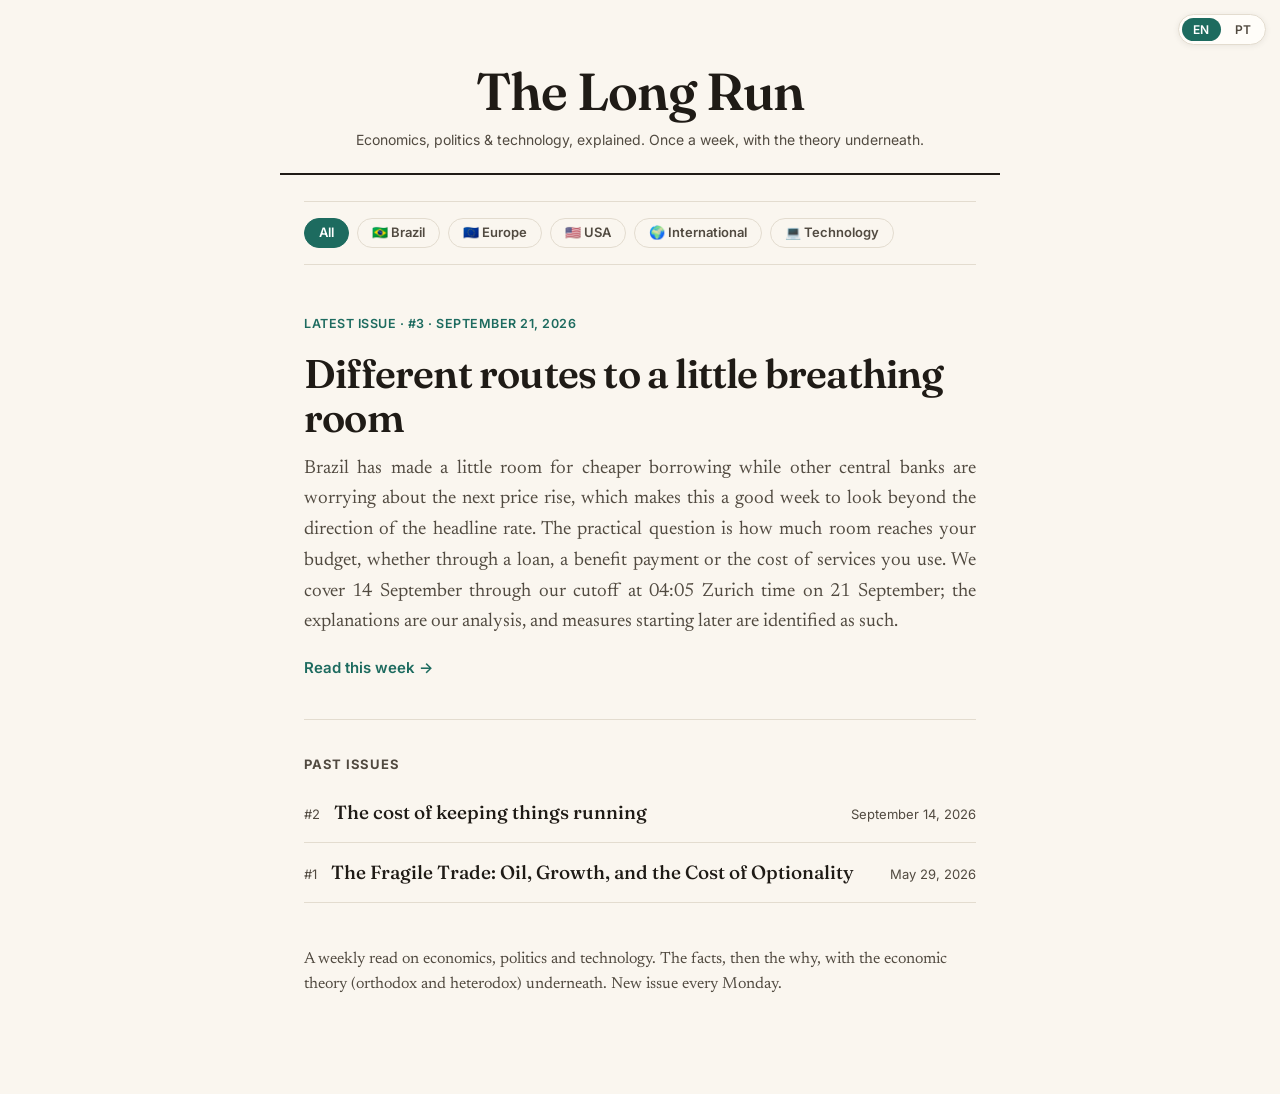
==== index.html @ cc34728e "Issue: week of 2026-09-21" ====
<!DOCTYPE html>
<html lang="en">
<head>
  <meta charset="utf-8">
  <meta name="viewport" content="width=device-width, initial-scale=1">
  <title>The Long Run</title>
  <meta name="description" content="Economics, politics &amp; technology, explained. Once a week, with the theory underneath.">
  <link rel="preconnect" href="https://fonts.googleapis.com">
  <link rel="preconnect" href="https://fonts.gstatic.com" crossorigin>
  <link href="https://fonts.googleapis.com/css2?family=Fraunces:opsz,wght@9..144,400;9..144,500;9..144,600;9..144,700&family=Newsreader:ital,opsz@0,6..72;1,6..72&family=Inter:wght@400;500;600&display=swap" rel="stylesheet">
  <link rel="stylesheet" href="style.css">
</head>
<body>
  
  <div class="lang-switch" id="lang-switch" aria-label="Language">
    <button data-set="en">EN</button><button data-set="pt">PT</button>
  </div>
  <header class="masthead home">
    <span class="mast-name">The Long Run</span>
    <p class="mast-tag"><span data-lang="en">Economics, politics &amp; technology, explained. Once a week, with the theory underneath.</span><span data-lang="pt">Economia, política e tecnologia, explicadas. Uma vez por semana, com a teoria por trás.</span></p>
  </header>
  <main class="home-main">
    <nav class="pills" id="pills" aria-label="Filter by topic"><button class="pill active" data-cat="all"><span data-lang="en">All</span><span data-lang="pt">Tudo</span></button><button class="pill" data-cat="Brazil">🇧🇷 <span data-lang="en">Brazil</span><span data-lang="pt">Brasil</span></button><button class="pill" data-cat="Europe">🇪🇺 <span data-lang="en">Europe</span><span data-lang="pt">Europa</span></button><button class="pill" data-cat="USA">🇺🇸 <span data-lang="en">USA</span><span data-lang="pt">EUA</span></button><button class="pill" data-cat="International">🌍 <span data-lang="en">International</span><span data-lang="pt">Internacional</span></button><button class="pill" data-cat="Technology">💻 <span data-lang="en">Technology</span><span data-lang="pt">Tecnologia</span></button></nav>
    
    <a class="feature" href="issues/2026-09-21.html" data-cats="Brazil Europe USA International Technology">
      <span class="feature-kicker"><span data-lang="en">Latest issue</span><span data-lang="pt">Última edição</span> · #3 · <span data-lang="en">September 21, 2026</span><span data-lang="pt">setembro 21, 2026</span></span>
      <h2><span data-lang="en">Different routes to a little breathing room</span><span data-lang="pt">Caminhos diferentes para um pouco de alívio</span></h2>
      <p><span data-lang="en">Brazil has made a little room for cheaper borrowing while other central banks are worrying about the next price rise, which makes this a good week to look beyond the direction of the headline rate. The practical question is how much room reaches your budget, whether through a loan, a benefit payment or the cost of services you use. We cover 14 September through our cutoff at 04:05 Zurich time on 21 September; the explanations are our analysis, and measures starting later are identified as such.</span><span data-lang="pt">O Brasil abriu um pouco de espaço para o crédito ficar mais barato enquanto outros bancos centrais se preocupam com a próxima alta de preços, o que faz desta uma boa semana para olhar além da direção dos juros. A pergunta prática é quanto desse espaço chega ao seu orçamento, seja no empréstimo, no benefício ou no preço dos serviços que você usa. Acompanhamos o período de 14 de setembro até o fechamento às 4h05 de Zurique em 21 de setembro; as explicações são nossa análise, e as medidas que começam depois estão identificadas.</span></p>
      <span class="feature-go"><span data-lang="en">Read this week →</span><span data-lang="pt">Ler esta edição →</span></span>
    </a><section class="archive"><h3><span data-lang="en">Past issues</span><span data-lang="pt">Edições anteriores</span></h3>
      <a class="archive-row" href="issues/2026-09-14.html" data-cats="Brazil Europe USA International Technology">
        <span class="arch-num">#2</span>
        <span class="arch-title"><span data-lang="en">The cost of keeping things running</span><span data-lang="pt">O custo de manter tudo funcionando</span></span>
        <span class="arch-date"><span data-lang="en">September 14, 2026</span><span data-lang="pt">setembro 14, 2026</span></span>
      </a>
      <a class="archive-row" href="issues/2026-05-29.html" data-cats="Brazil Europe USA International Technology">
        <span class="arch-num">#1</span>
        <span class="arch-title"><span data-lang="en">The Fragile Trade: Oil, Growth, and the Cost of Optionality</span><span data-lang="pt">O Frágil Comércio: Petróleo, Crescimento e o Custo da Optionalidade</span></span>
        <span class="arch-date"><span data-lang="en">May 29, 2026</span><span data-lang="pt">maio 29, 2026</span></span>
      </a></section>
    <footer class="home-foot"><p><span data-lang="en">A weekly read on economics, politics and technology. The facts, then the why, with the economic theory (orthodox and heterodox) underneath. New issue every Monday.</span><span data-lang="pt">Uma leitura semanal sobre economia, política e tecnologia. Os fatos, depois o porquê, com a teoria econômica (ortodoxa e heterodoxa) por trás. Edição nova toda segunda.</span></p></footer>
  </main>
  
<script>
(function(){
  var pills = Array.prototype.slice.call(document.querySelectorAll('#pills .pill'));
  var rows = Array.prototype.slice.call(document.querySelectorAll('[data-cats]'));
  function catsOf(el){ return el.getAttribute('data-cats').split(' ').filter(Boolean); }
  pills.forEach(function(p){
    var cat = p.getAttribute('data-cat');
    if(cat === 'all') return;
    if(rows.filter(function(r){ return catsOf(r).indexOf(cat) > -1; }).length === 0){
      p.disabled = true; p.classList.add('empty');
    }
  });
  function apply(cat){
    rows.forEach(function(r){ r.style.display = (cat === 'all' || catsOf(r).indexOf(cat) > -1) ? '' : 'none'; });
    pills.forEach(function(p){ p.classList.toggle('active', p.getAttribute('data-cat') === cat); });
  }
  pills.forEach(function(p){ p.addEventListener('click', function(){ if(!p.disabled) apply(p.getAttribute('data-cat')); }); });
})();
</script>
  
<script>
(function(){
  var saved = localStorage.getItem('lr-lang') || 'en';
  var btns = Array.prototype.slice.call(document.querySelectorAll('#lang-switch button'));
  function set(l){
    document.documentElement.setAttribute('lang', l);
    localStorage.setItem('lr-lang', l);
    btns.forEach(function(b){ b.classList.toggle('active', b.getAttribute('data-set') === l); });
  }
  btns.forEach(function(b){ b.addEventListener('click', function(){ set(b.getAttribute('data-set')); }); });
  set(saved);
})();
</script>
</body>
</html>
---- style.css ----
:root {
  --paper: #faf6ef;
  --ink: #1f1b16;
  --ink-soft: #514a40;
  --rule: #e3dccf;
  --accent: #1d6b5f;      /* deep teal — calm, not corporate */
  --accent-soft: #e7f0ed;
  --brazil: #2a7d4f;
  --amber: #b4742a;
  --amber-soft: #f6ecdc;
  --maxw: 720px;
}

* { box-sizing: border-box; }

html { -webkit-text-size-adjust: 100%; }

/* bilingual visibility */
[data-lang] { }
html[lang="en"] [data-lang="pt"] { display: none; }
html[lang="pt"] [data-lang="en"] { display: none; }

/* language switcher */
.lang-switch {
  position: fixed;
  top: 14px;
  right: 14px;
  z-index: 50;
  display: flex;
  gap: 3px;
  background: #fffdf9;
  border: 1px solid var(--rule);
  border-radius: 999px;
  padding: 3px;
  box-shadow: 0 1px 6px rgba(0,0,0,0.07);
}
.lang-switch button {
  font-family: "Inter", sans-serif;
  font-size: 12px;
  font-weight: 600;
  letter-spacing: 0.02em;
  border: none;
  background: transparent;
  color: var(--ink-soft);
  border-radius: 999px;
  padding: 4px 11px;
  cursor: pointer;
}
.lang-switch button.active { background: var(--accent); color: #fff; }

body {
  margin: 0;
  background: var(--paper);
  color: var(--ink);
  font-family: "Newsreader", Georgia, serif;
  font-size: 19px;
  line-height: 1.62;
  font-optical-sizing: auto;
}

a { color: var(--accent); }

/* ── Masthead ───────────────────────────────────────────── */
.masthead {
  max-width: var(--maxw);
  margin: 0 auto;
  padding: 38px 24px 22px;
  text-align: center;
  border-bottom: 2px solid var(--ink);
}
.masthead.home { padding-top: 64px; }
.mast-name {
  display: block;
  font-family: "Fraunces", serif;
  font-weight: 600;
  font-size: clamp(34px, 7vw, 52px);
  letter-spacing: -0.02em;
  color: var(--ink);
  text-decoration: none;
  line-height: 1.05;
}
.mast-tag {
  font-family: "Inter", sans-serif;
  font-size: 14px;
  color: var(--ink-soft);
  margin: 10px 0 0;
  font-style: normal;
}

/* ── Home ───────────────────────────────────────────────── */
.home-main { max-width: var(--maxw); margin: 0 auto; padding: 0 24px 80px; }

.feature {
  display: block;
  text-decoration: none;
  color: inherit;
  padding: 40px 0 34px;
  border-bottom: 1px solid var(--rule);
}
.feature-kicker {
  font-family: "Inter", sans-serif;
  font-size: 12.5px;
  letter-spacing: 0.04em;
  text-transform: uppercase;
  color: var(--accent);
  font-weight: 600;
}
.feature h2 {
  font-family: "Fraunces", serif;
  font-weight: 600;
  font-size: clamp(28px, 5.5vw, 40px);
  line-height: 1.1;
  letter-spacing: -0.02em;
  margin: 12px 0 14px;
}
.feature p { margin: 0 0 16px; color: var(--ink-soft); }
.feature-go {
  font-family: "Inter", sans-serif;
  font-size: 15px;
  font-weight: 600;
  color: var(--accent);
}

.archive { margin-top: 34px; }
.archive h3 {
  font-family: "Inter", sans-serif;
  font-size: 13px;
  text-transform: uppercase;
  letter-spacing: 0.06em;
  color: var(--ink-soft);
  margin: 0 0 8px;
}
.archive-row {
  display: grid;
  grid-template-columns: auto 1fr auto;
  gap: 14px;
  align-items: baseline;
  padding: 14px 0;
  border-bottom: 1px solid var(--rule);
  text-decoration: none;
  color: inherit;
}
.archive-row:hover .arch-title { color: var(--accent); }
.arch-num { font-family: "Inter", sans-serif; font-size: 13px; color: var(--ink-soft); }
.arch-title { font-family: "Fraunces", serif; font-weight: 500; font-size: 19px; }
.arch-date { font-family: "Inter", sans-serif; font-size: 13px; color: var(--ink-soft); white-space: nowrap; }

.home-foot, .empty {
  margin-top: 44px;
  font-size: 16px;
  color: var(--ink-soft);
  line-height: 1.6;
}

/* ── Issue page ─────────────────────────────────────────── */
.issue { max-width: var(--maxw); margin: 0 auto; padding: 0 24px 90px; }

.issue-meta {
  display: flex;
  justify-content: space-between;
  font-family: "Inter", sans-serif;
  font-size: 12.5px;
  letter-spacing: 0.04em;
  text-transform: uppercase;
  color: var(--ink-soft);
  padding: 22px 0 0;
}
.issue-title {
  font-family: "Fraunces", serif;
  font-weight: 600;
  font-size: clamp(30px, 6vw, 46px);
  line-height: 1.08;
  letter-spacing: -0.02em;
  margin: 14px 0 18px;
}
.editors-note {
  font-size: 20px;
  line-height: 1.6;
  color: var(--ink-soft);
  border-left: 3px solid var(--accent);
  padding-left: 18px;
  margin: 0 0 8px;
}

/* pill filter */
.pills {
  display: flex;
  flex-wrap: wrap;
  gap: 8px;
  margin: 26px 0 4px;
  padding: 16px 0;
  border-top: 1px solid var(--rule);
  border-bottom: 1px solid var(--rule);
}
.pill {
  font-family: "Inter", sans-serif;
  font-size: 13px;
  font-weight: 600;
  color: var(--ink-soft);
  background: transparent;
  border: 1.5px solid var(--rule);
  border-radius: 999px;
  padding: 6px 14px;
  cursor: pointer;
  transition: all 0.12s ease;
  line-height: 1.2;
}
.pill:hover:not(:disabled) { border-color: var(--accent); color: var(--accent); }
.pill.active {
  background: var(--accent);
  border-color: var(--accent);
  color: #fff;
}
.pill.empty, .pill:disabled {
  opacity: 0.35;
  cursor: default;
}

/* tags */
.tag-row { display: flex; flex-wrap: wrap; gap: 10px; }
.tag {
  display: inline-block;
  font-family: "Inter", sans-serif;
  font-size: 12px;
  font-weight: 600;
  letter-spacing: 0.03em;
  color: var(--ink-soft);
}

/* lead article */
.lead { padding: 46px 0 40px; border-bottom: 1px solid var(--rule); }
.lead h2 {
  font-family: "Fraunces", serif;
  font-weight: 600;
  font-size: clamp(26px, 5vw, 36px);
  line-height: 1.12;
  letter-spacing: -0.015em;
  margin: 10px 0 10px;
}
.lead .dek {
  font-size: 21px;
  color: var(--ink-soft);
  font-style: italic;
  margin: 0 0 22px;
}
.feature p,
.editors-note,
.lead .dek,
.body p,
.why p,
.lens-row p,
.lens-takeaway,
.gloss-item dd {
  text-align: justify;
}

.body p { margin: 0 0 18px; }
.body p:first-child::first-letter {
  font-family: "Fraunces", serif;
  font-weight: 600;
  font-size: 3.1em;
  line-height: 0.82;
  float: left;
  padding: 6px 10px 0 0;
  color: var(--accent);
}
.brief .body p:first-child::first-letter { all: unset; }

/* why it matters */
.why {
  background: var(--accent-soft);
  border-radius: 10px;
  padding: 16px 20px;
  margin: 24px 0;
}
.why-label {
  font-family: "Inter", sans-serif;
  font-size: 11.5px;
  font-weight: 600;
  text-transform: uppercase;
  letter-spacing: 0.06em;
  color: var(--accent);
}
.why p { margin: 6px 0 0; font-size: 18px; }

/* theory box */
.theory {
  border: 1.5px solid var(--rule);
  border-radius: 12px;
  padding: 22px 24px;
  margin: 26px 0;
  background: #fffdf9;
}
.theory-kicker {
  font-family: "Inter", sans-serif;
  font-size: 11.5px;
  font-weight: 600;
  text-transform: uppercase;
  letter-spacing: 0.07em;
  color: var(--amber);
}
.theory h4 {
  font-family: "Fraunces", serif;
  font-weight: 600;
  font-size: 21px;
  margin: 6px 0 14px;
}
.lens-row { margin: 0 0 12px; }
.lens-name {
  font-family: "Inter", sans-serif;
  font-size: 13px;
  font-weight: 600;
  color: var(--ink);
  display: block;
}
.lens-row p { margin: 2px 0 0; font-size: 17px; color: var(--ink-soft); }
.lens-takeaway {
  margin: 14px 0 0;
  padding-top: 14px;
  border-top: 1px solid var(--rule);
  font-size: 17.5px;
}

/* sources */
.sources { margin: 22px 0 0; }
.sources-label {
  font-family: "Inter", sans-serif;
  font-size: 11.5px;
  font-weight: 600;
  text-transform: uppercase;
  letter-spacing: 0.06em;
  color: var(--ink-soft);
}
.sources ul { margin: 6px 0 0; padding: 0 0 0 18px; }
.sources li { font-family: "Inter", sans-serif; font-size: 14px; margin: 3px 0; }

/* briefs */
.section-rule {
  font-family: "Fraunces", serif;
  font-weight: 600;
  font-size: 26px;
  margin: 50px 0 4px;
  padding-bottom: 10px;
  border-bottom: 2px solid var(--ink);
}
.brief-grid { display: block; }
.brief { padding: 30px 0; border-bottom: 1px solid var(--rule); }
.brief-head { display: flex; gap: 14px; align-items: baseline; flex-wrap: wrap; }
.concept {
  font-family: "Inter", sans-serif;
  font-size: 12px;
  color: var(--amber);
  font-weight: 600;
}
.brief h3 {
  font-family: "Fraunces", serif;
  font-weight: 600;
  font-size: 23px;
  line-height: 1.15;
  margin: 8px 0 12px;
}

/* glossary */
.glossary { margin: 50px 0 0; padding: 26px 0 0; border-top: 2px solid var(--ink); }
.glossary h3 { font-family: "Fraunces", serif; font-weight: 600; font-size: 22px; margin: 0 0 16px; }
.glossary dl { margin: 0; }
.gloss-item { padding: 10px 0; border-bottom: 1px solid var(--rule); }
.gloss-item dt { font-family: "Inter", sans-serif; font-weight: 600; font-size: 15px; }
.gloss-item dd { margin: 3px 0 0; font-size: 16px; color: var(--ink-soft); }

/* footer */
.issue-foot {
  display: flex;
  justify-content: space-between;
  flex-wrap: wrap;
  gap: 10px;
  margin-top: 46px;
  padding-top: 20px;
  border-top: 1px solid var(--rule);
  font-family: "Inter", sans-serif;
  font-size: 13px;
  color: var(--ink-soft);
}
.issue-foot a { font-weight: 600; }

@media (max-width: 560px) {
  body { font-size: 18px; }
  .archive-row { grid-template-columns: auto 1fr; }
  .arch-date { grid-column: 2; }
}
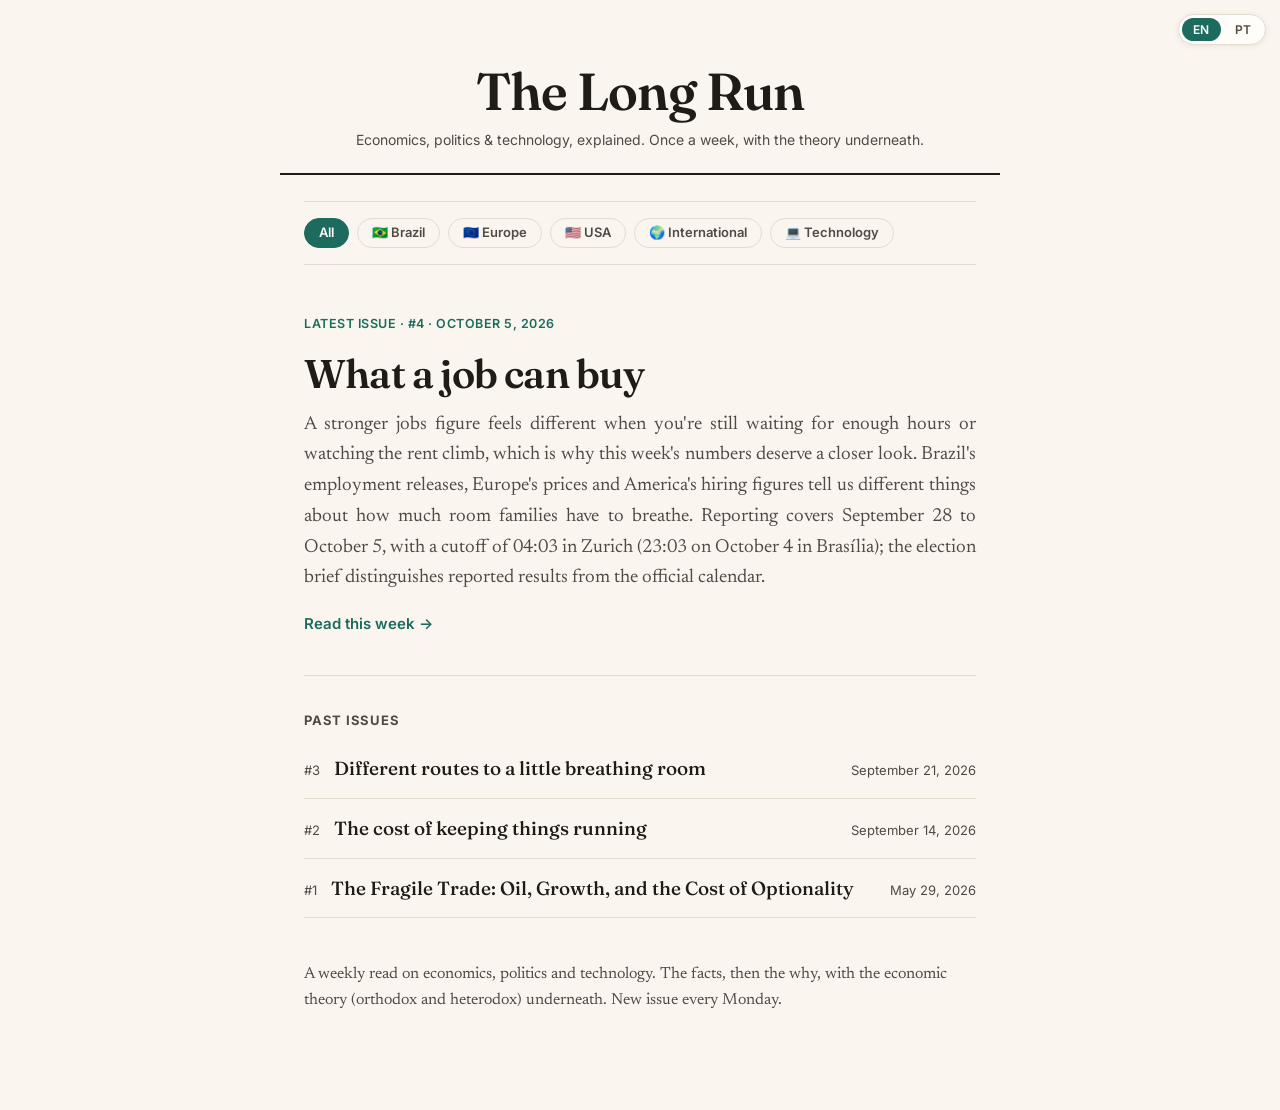
==== commit cf66eea2: "Issue: week of 2026-10-05" ====
--- a/index.html
+++ b/index.html
@@ -22,12 +22,17 @@
   <main class="home-main">
     <nav class="pills" id="pills" aria-label="Filter by topic"><button class="pill active" data-cat="all"><span data-lang="en">All</span><span data-lang="pt">Tudo</span></button><button class="pill" data-cat="Brazil">🇧🇷 <span data-lang="en">Brazil</span><span data-lang="pt">Brasil</span></button><button class="pill" data-cat="Europe">🇪🇺 <span data-lang="en">Europe</span><span data-lang="pt">Europa</span></button><button class="pill" data-cat="USA">🇺🇸 <span data-lang="en">USA</span><span data-lang="pt">EUA</span></button><button class="pill" data-cat="International">🌍 <span data-lang="en">International</span><span data-lang="pt">Internacional</span></button><button class="pill" data-cat="Technology">💻 <span data-lang="en">Technology</span><span data-lang="pt">Tecnologia</span></button></nav>
     
-    <a class="feature" href="issues/2026-09-21.html" data-cats="Brazil Europe USA International Technology">
-      <span class="feature-kicker"><span data-lang="en">Latest issue</span><span data-lang="pt">Última edição</span> · #3 · <span data-lang="en">September 21, 2026</span><span data-lang="pt">setembro 21, 2026</span></span>
-      <h2><span data-lang="en">Different routes to a little breathing room</span><span data-lang="pt">Caminhos diferentes para um pouco de alívio</span></h2>
-      <p><span data-lang="en">Brazil has made a little room for cheaper borrowing while other central banks are worrying about the next price rise, which makes this a good week to look beyond the direction of the headline rate. The practical question is how much room reaches your budget, whether through a loan, a benefit payment or the cost of services you use. We cover 14 September through our cutoff at 04:05 Zurich time on 21 September; the explanations are our analysis, and measures starting later are identified as such.</span><span data-lang="pt">O Brasil abriu um pouco de espaço para o crédito ficar mais barato enquanto outros bancos centrais se preocupam com a próxima alta de preços, o que faz desta uma boa semana para olhar além da direção dos juros. A pergunta prática é quanto desse espaço chega ao seu orçamento, seja no empréstimo, no benefício ou no preço dos serviços que você usa. Acompanhamos o período de 14 de setembro até o fechamento às 4h05 de Zurique em 21 de setembro; as explicações são nossa análise, e as medidas que começam depois estão identificadas.</span></p>
+    <a class="feature" href="issues/2026-10-05.html" data-cats="Brazil Europe USA Technology">
+      <span class="feature-kicker"><span data-lang="en">Latest issue</span><span data-lang="pt">Última edição</span> · #4 · <span data-lang="en">October 5, 2026</span><span data-lang="pt">outubro 5, 2026</span></span>
+      <h2><span data-lang="en">What a job can buy</span><span data-lang="pt">O que o trabalho permite comprar</span></h2>
+      <p><span data-lang="en">A stronger jobs figure feels different when you&#x27;re still waiting for enough hours or watching the rent climb, which is why this week&#x27;s numbers deserve a closer look. Brazil&#x27;s employment releases, Europe&#x27;s prices and America&#x27;s hiring figures tell us different things about how much room families have to breathe. Reporting covers September 28 to October 5, with a cutoff of 04:03 in Zurich (23:03 on October 4 in Brasília); the election brief distinguishes reported results from the official calendar.</span><span data-lang="pt">O avanço do emprego tem outro gosto para quem ainda espera conseguir mais horas de trabalho ou vê o aluguel subir, por isso vale olhar os números da semana com um pouco mais de cuidado. Os dados brasileiros de trabalho, os preços na Europa e as contratações nos Estados Unidos mostram quanto espaço sobra no orçamento das famílias. Esta edição cobre de 28 de setembro a 5 de outubro, com fechamento às 4h03 de Zurique (23h03 de 4 de outubro em Brasília); a nota eleitoral distingue o resultado noticiado do calendário oficial.</span></p>
       <span class="feature-go"><span data-lang="en">Read this week →</span><span data-lang="pt">Ler esta edição →</span></span>
     </a><section class="archive"><h3><span data-lang="en">Past issues</span><span data-lang="pt">Edições anteriores</span></h3>
+      <a class="archive-row" href="issues/2026-09-21.html" data-cats="Brazil Europe USA International Technology">
+        <span class="arch-num">#3</span>
+        <span class="arch-title"><span data-lang="en">Different routes to a little breathing room</span><span data-lang="pt">Caminhos diferentes para um pouco de alívio</span></span>
+        <span class="arch-date"><span data-lang="en">September 21, 2026</span><span data-lang="pt">setembro 21, 2026</span></span>
+      </a>
       <a class="archive-row" href="issues/2026-09-14.html" data-cats="Brazil Europe USA International Technology">
         <span class="arch-num">#2</span>
         <span class="arch-title"><span data-lang="en">The cost of keeping things running</span><span data-lang="pt">O custo de manter tudo funcionando</span></span>
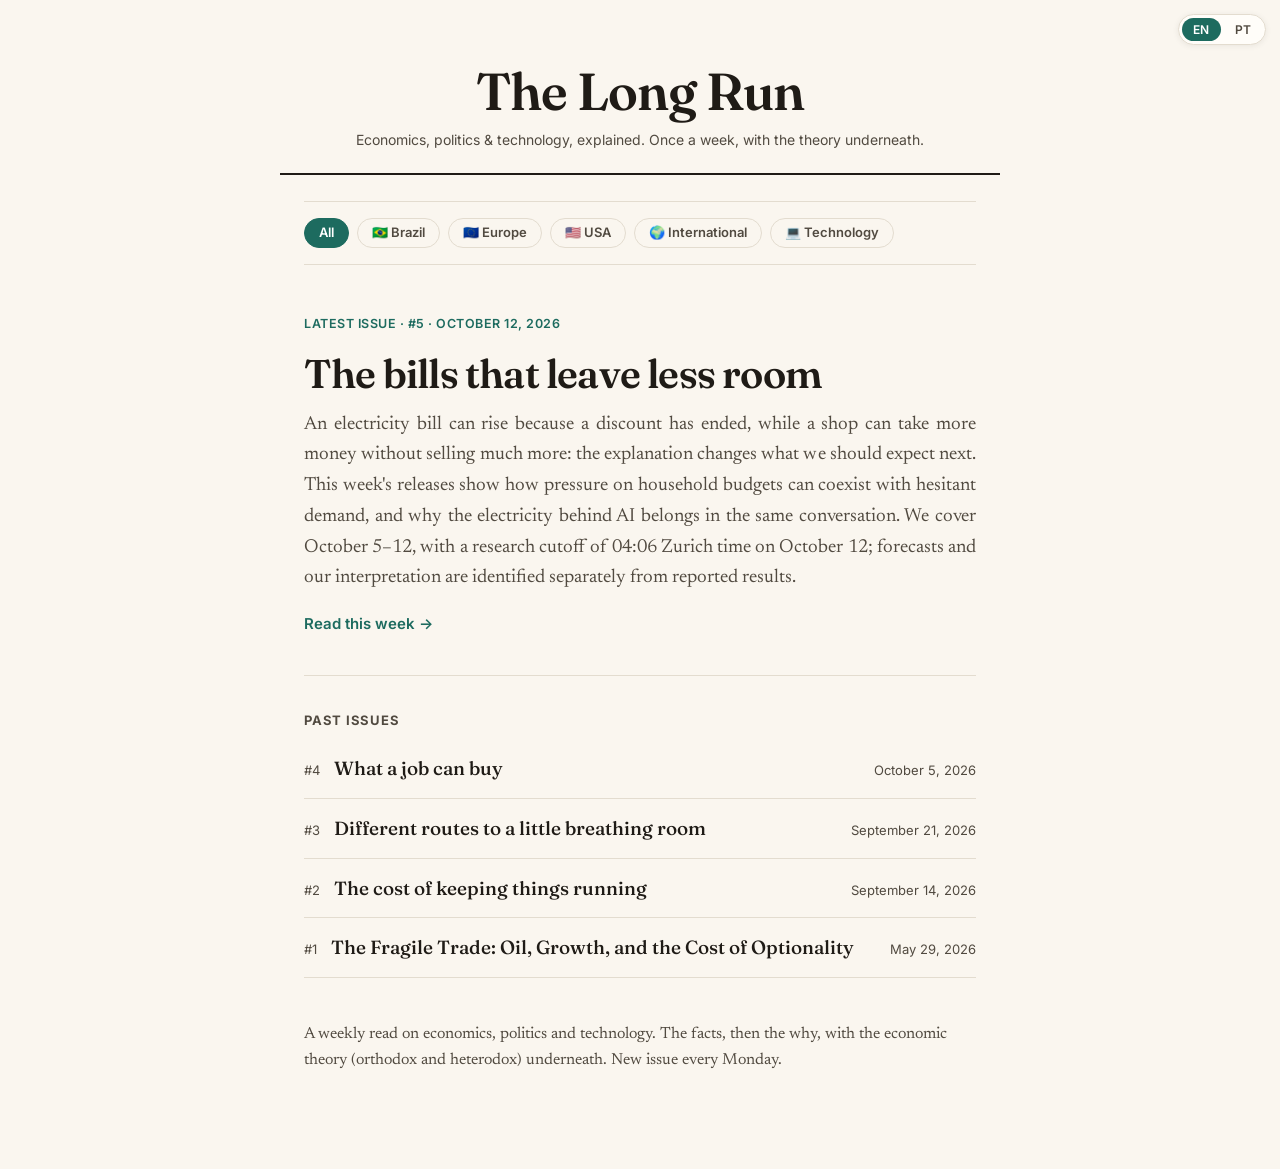
==== commit bf7778b6: "Issue: week of 2026-10-12" ====
--- a/index.html
+++ b/index.html
@@ -22,12 +22,17 @@
   <main class="home-main">
     <nav class="pills" id="pills" aria-label="Filter by topic"><button class="pill active" data-cat="all"><span data-lang="en">All</span><span data-lang="pt">Tudo</span></button><button class="pill" data-cat="Brazil">🇧🇷 <span data-lang="en">Brazil</span><span data-lang="pt">Brasil</span></button><button class="pill" data-cat="Europe">🇪🇺 <span data-lang="en">Europe</span><span data-lang="pt">Europa</span></button><button class="pill" data-cat="USA">🇺🇸 <span data-lang="en">USA</span><span data-lang="pt">EUA</span></button><button class="pill" data-cat="International">🌍 <span data-lang="en">International</span><span data-lang="pt">Internacional</span></button><button class="pill" data-cat="Technology">💻 <span data-lang="en">Technology</span><span data-lang="pt">Tecnologia</span></button></nav>
     
-    <a class="feature" href="issues/2026-10-05.html" data-cats="Brazil Europe USA Technology">
-      <span class="feature-kicker"><span data-lang="en">Latest issue</span><span data-lang="pt">Última edição</span> · #4 · <span data-lang="en">October 5, 2026</span><span data-lang="pt">outubro 5, 2026</span></span>
-      <h2><span data-lang="en">What a job can buy</span><span data-lang="pt">O que o trabalho permite comprar</span></h2>
-      <p><span data-lang="en">A stronger jobs figure feels different when you&#x27;re still waiting for enough hours or watching the rent climb, which is why this week&#x27;s numbers deserve a closer look. Brazil&#x27;s employment releases, Europe&#x27;s prices and America&#x27;s hiring figures tell us different things about how much room families have to breathe. Reporting covers September 28 to October 5, with a cutoff of 04:03 in Zurich (23:03 on October 4 in Brasília); the election brief distinguishes reported results from the official calendar.</span><span data-lang="pt">O avanço do emprego tem outro gosto para quem ainda espera conseguir mais horas de trabalho ou vê o aluguel subir, por isso vale olhar os números da semana com um pouco mais de cuidado. Os dados brasileiros de trabalho, os preços na Europa e as contratações nos Estados Unidos mostram quanto espaço sobra no orçamento das famílias. Esta edição cobre de 28 de setembro a 5 de outubro, com fechamento às 4h03 de Zurique (23h03 de 4 de outubro em Brasília); a nota eleitoral distingue o resultado noticiado do calendário oficial.</span></p>
+    <a class="feature" href="issues/2026-10-12.html" data-cats="Brazil Europe USA International Technology">
+      <span class="feature-kicker"><span data-lang="en">Latest issue</span><span data-lang="pt">Última edição</span> · #5 · <span data-lang="en">October 12, 2026</span><span data-lang="pt">outubro 12, 2026</span></span>
+      <h2><span data-lang="en">The bills that leave less room</span><span data-lang="pt">As contas que deixam menos espaço</span></h2>
+      <p><span data-lang="en">An electricity bill can rise because a discount has ended, while a shop can take more money without selling much more: the explanation changes what we should expect next. This week&#x27;s releases show how pressure on household budgets can coexist with hesitant demand, and why the electricity behind AI belongs in the same conversation. We cover October 5–12, with a research cutoff of 04:06 Zurich time on October 12; forecasts and our interpretation are identified separately from reported results.</span><span data-lang="pt">A conta de luz pode subir porque um desconto acabou, enquanto uma loja pode faturar mais sem vender muito mais: entender o motivo muda o que faz sentido esperar depois. As divulgações da semana mostram como o aperto no orçamento pode conviver com uma demanda sem força, e por que a eletricidade que alimenta a IA também entra nessa conversa. Acompanhamos o período de 5 a 12 de outubro, com fechamento às 4h06 de Zurique em 12 de outubro; projeções e nossa interpretação aparecem separadas dos resultados divulgados.</span></p>
       <span class="feature-go"><span data-lang="en">Read this week →</span><span data-lang="pt">Ler esta edição →</span></span>
     </a><section class="archive"><h3><span data-lang="en">Past issues</span><span data-lang="pt">Edições anteriores</span></h3>
+      <a class="archive-row" href="issues/2026-10-05.html" data-cats="Brazil Europe USA Technology">
+        <span class="arch-num">#4</span>
+        <span class="arch-title"><span data-lang="en">What a job can buy</span><span data-lang="pt">O que o trabalho permite comprar</span></span>
+        <span class="arch-date"><span data-lang="en">October 5, 2026</span><span data-lang="pt">outubro 5, 2026</span></span>
+      </a>
       <a class="archive-row" href="issues/2026-09-21.html" data-cats="Brazil Europe USA International Technology">
         <span class="arch-num">#3</span>
         <span class="arch-title"><span data-lang="en">Different routes to a little breathing room</span><span data-lang="pt">Caminhos diferentes para um pouco de alívio</span></span>
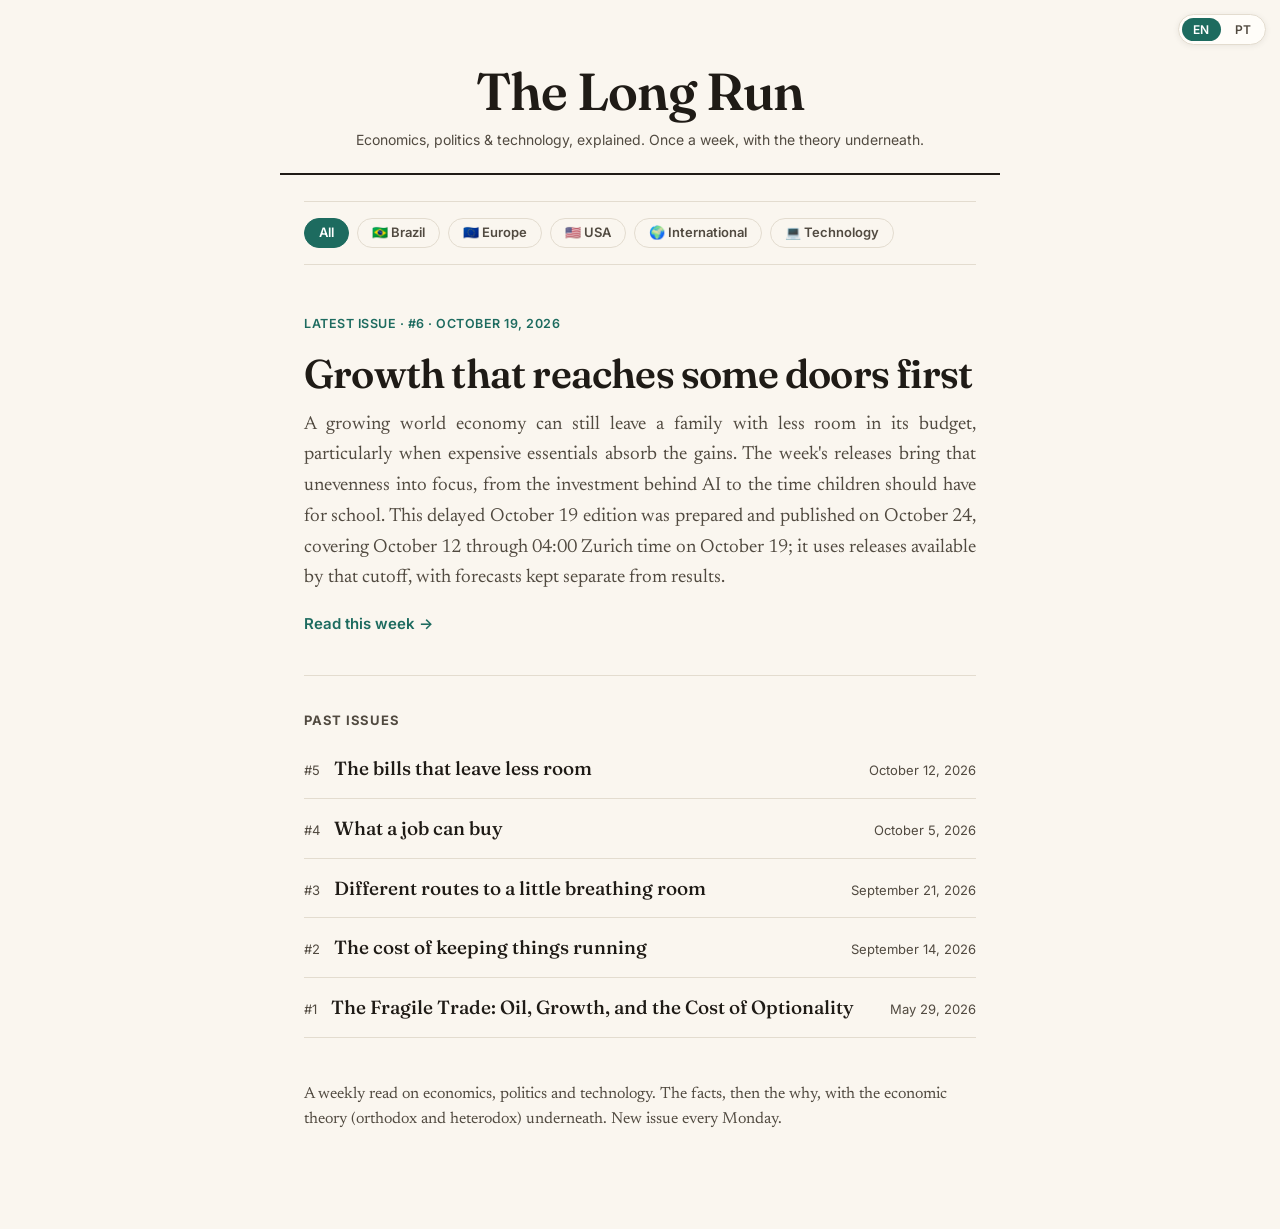
==== commit cecf2451: "Publish delayed issue for week of 2026-10-19" ====
--- a/index.html
+++ b/index.html
@@ -22,12 +22,17 @@
   <main class="home-main">
     <nav class="pills" id="pills" aria-label="Filter by topic"><button class="pill active" data-cat="all"><span data-lang="en">All</span><span data-lang="pt">Tudo</span></button><button class="pill" data-cat="Brazil">🇧🇷 <span data-lang="en">Brazil</span><span data-lang="pt">Brasil</span></button><button class="pill" data-cat="Europe">🇪🇺 <span data-lang="en">Europe</span><span data-lang="pt">Europa</span></button><button class="pill" data-cat="USA">🇺🇸 <span data-lang="en">USA</span><span data-lang="pt">EUA</span></button><button class="pill" data-cat="International">🌍 <span data-lang="en">International</span><span data-lang="pt">Internacional</span></button><button class="pill" data-cat="Technology">💻 <span data-lang="en">Technology</span><span data-lang="pt">Tecnologia</span></button></nav>
     
-    <a class="feature" href="issues/2026-10-12.html" data-cats="Brazil Europe USA International Technology">
-      <span class="feature-kicker"><span data-lang="en">Latest issue</span><span data-lang="pt">Última edição</span> · #5 · <span data-lang="en">October 12, 2026</span><span data-lang="pt">outubro 12, 2026</span></span>
-      <h2><span data-lang="en">The bills that leave less room</span><span data-lang="pt">As contas que deixam menos espaço</span></h2>
-      <p><span data-lang="en">An electricity bill can rise because a discount has ended, while a shop can take more money without selling much more: the explanation changes what we should expect next. This week&#x27;s releases show how pressure on household budgets can coexist with hesitant demand, and why the electricity behind AI belongs in the same conversation. We cover October 5–12, with a research cutoff of 04:06 Zurich time on October 12; forecasts and our interpretation are identified separately from reported results.</span><span data-lang="pt">A conta de luz pode subir porque um desconto acabou, enquanto uma loja pode faturar mais sem vender muito mais: entender o motivo muda o que faz sentido esperar depois. As divulgações da semana mostram como o aperto no orçamento pode conviver com uma demanda sem força, e por que a eletricidade que alimenta a IA também entra nessa conversa. Acompanhamos o período de 5 a 12 de outubro, com fechamento às 4h06 de Zurique em 12 de outubro; projeções e nossa interpretação aparecem separadas dos resultados divulgados.</span></p>
+    <a class="feature" href="issues/2026-10-19.html" data-cats="Brazil Europe USA International Technology">
+      <span class="feature-kicker"><span data-lang="en">Latest issue</span><span data-lang="pt">Última edição</span> · #6 · <span data-lang="en">October 19, 2026</span><span data-lang="pt">outubro 19, 2026</span></span>
+      <h2><span data-lang="en">Growth that reaches some doors first</span><span data-lang="pt">O crescimento chega primeiro a algumas portas</span></h2>
+      <p><span data-lang="en">A growing world economy can still leave a family with less room in its budget, particularly when expensive essentials absorb the gains. The week&#x27;s releases bring that unevenness into focus, from the investment behind AI to the time children should have for school. This delayed October 19 edition was prepared and published on October 24, covering October 12 through 04:00 Zurich time on October 19; it uses releases available by that cutoff, with forecasts kept separate from results.</span><span data-lang="pt">A economia mundial pode crescer e ainda deixar menos espaço no orçamento de uma família, sobretudo quando os gastos essenciais absorvem os ganhos. As divulgações da semana ajudam a enxergar essa desigualdade, do investimento por trás da IA ao tempo que crianças deveriam ter para a escola. Esta edição atrasada de 19 de outubro foi preparada e publicada em 24 de outubro, cobrindo de 12 de outubro até as 4h de Zurique de 19 de outubro; usamos divulgações disponíveis até esse limite, separando projeções de resultados.</span></p>
       <span class="feature-go"><span data-lang="en">Read this week →</span><span data-lang="pt">Ler esta edição →</span></span>
     </a><section class="archive"><h3><span data-lang="en">Past issues</span><span data-lang="pt">Edições anteriores</span></h3>
+      <a class="archive-row" href="issues/2026-10-12.html" data-cats="Brazil Europe USA International Technology">
+        <span class="arch-num">#5</span>
+        <span class="arch-title"><span data-lang="en">The bills that leave less room</span><span data-lang="pt">As contas que deixam menos espaço</span></span>
+        <span class="arch-date"><span data-lang="en">October 12, 2026</span><span data-lang="pt">outubro 12, 2026</span></span>
+      </a>
       <a class="archive-row" href="issues/2026-10-05.html" data-cats="Brazil Europe USA Technology">
         <span class="arch-num">#4</span>
         <span class="arch-title"><span data-lang="en">What a job can buy</span><span data-lang="pt">O que o trabalho permite comprar</span></span>
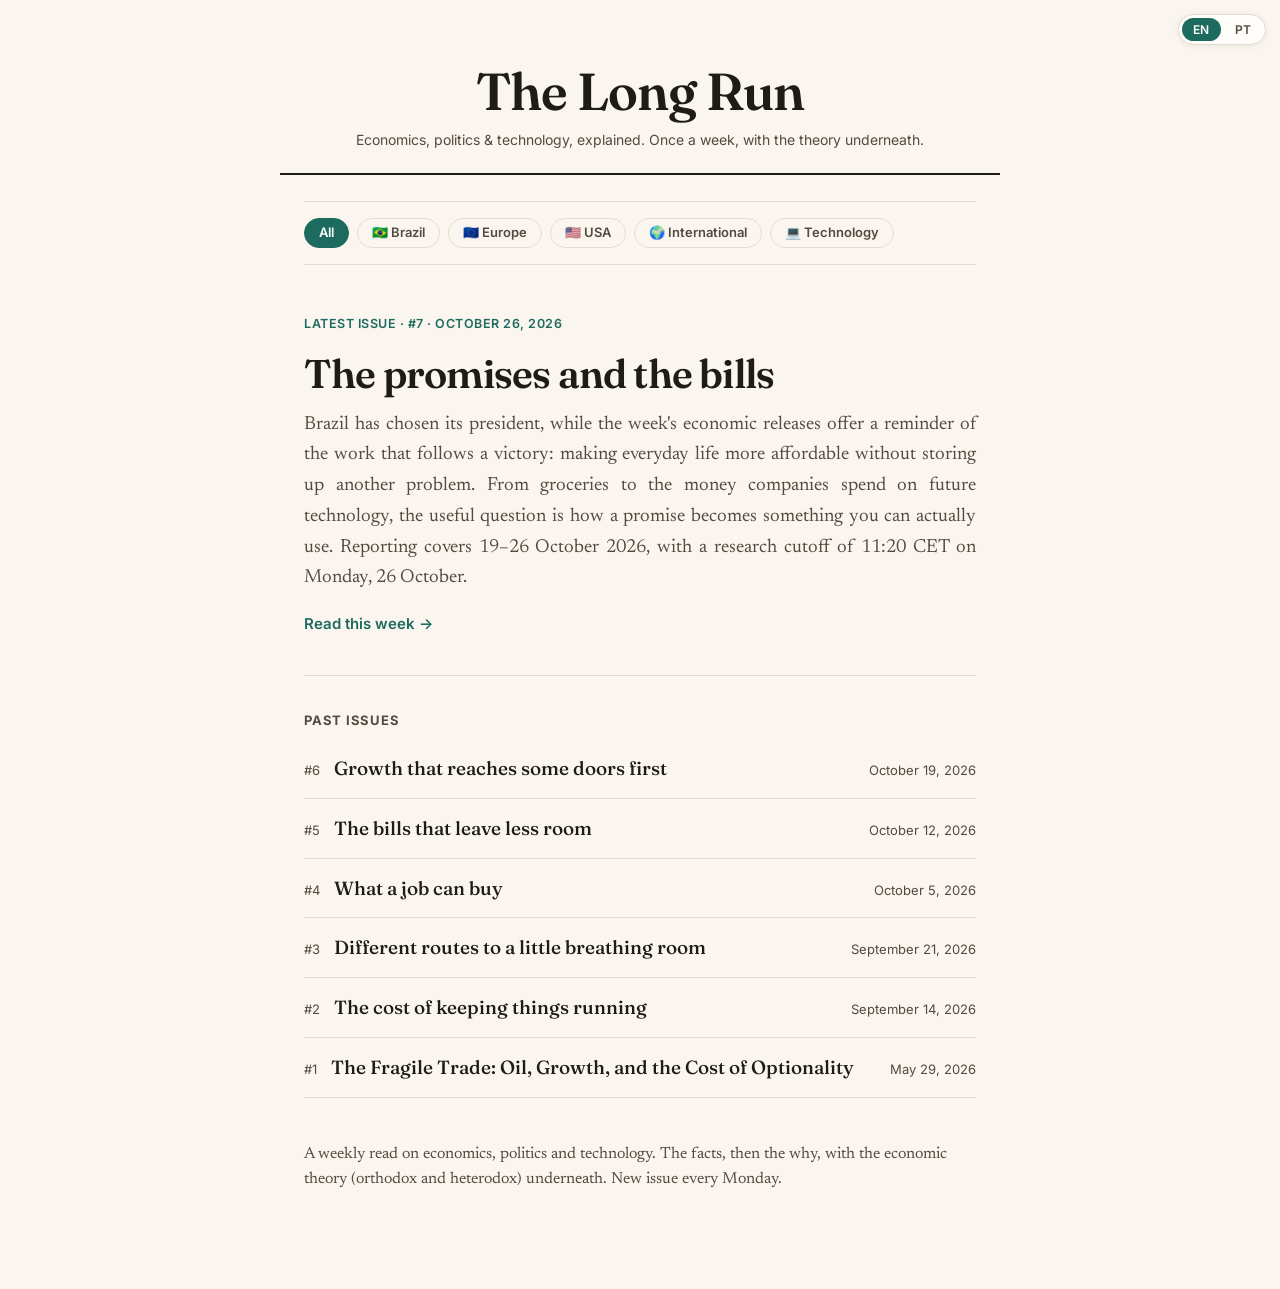
==== commit 374b4313: "Issue: week of 2026-10-26" ====
--- a/index.html
+++ b/index.html
@@ -22,12 +22,17 @@
   <main class="home-main">
     <nav class="pills" id="pills" aria-label="Filter by topic"><button class="pill active" data-cat="all"><span data-lang="en">All</span><span data-lang="pt">Tudo</span></button><button class="pill" data-cat="Brazil">🇧🇷 <span data-lang="en">Brazil</span><span data-lang="pt">Brasil</span></button><button class="pill" data-cat="Europe">🇪🇺 <span data-lang="en">Europe</span><span data-lang="pt">Europa</span></button><button class="pill" data-cat="USA">🇺🇸 <span data-lang="en">USA</span><span data-lang="pt">EUA</span></button><button class="pill" data-cat="International">🌍 <span data-lang="en">International</span><span data-lang="pt">Internacional</span></button><button class="pill" data-cat="Technology">💻 <span data-lang="en">Technology</span><span data-lang="pt">Tecnologia</span></button></nav>
     
-    <a class="feature" href="issues/2026-10-19.html" data-cats="Brazil Europe USA International Technology">
-      <span class="feature-kicker"><span data-lang="en">Latest issue</span><span data-lang="pt">Última edição</span> · #6 · <span data-lang="en">October 19, 2026</span><span data-lang="pt">outubro 19, 2026</span></span>
-      <h2><span data-lang="en">Growth that reaches some doors first</span><span data-lang="pt">O crescimento chega primeiro a algumas portas</span></h2>
-      <p><span data-lang="en">A growing world economy can still leave a family with less room in its budget, particularly when expensive essentials absorb the gains. The week&#x27;s releases bring that unevenness into focus, from the investment behind AI to the time children should have for school. This delayed October 19 edition was prepared and published on October 24, covering October 12 through 04:00 Zurich time on October 19; it uses releases available by that cutoff, with forecasts kept separate from results.</span><span data-lang="pt">A economia mundial pode crescer e ainda deixar menos espaço no orçamento de uma família, sobretudo quando os gastos essenciais absorvem os ganhos. As divulgações da semana ajudam a enxergar essa desigualdade, do investimento por trás da IA ao tempo que crianças deveriam ter para a escola. Esta edição atrasada de 19 de outubro foi preparada e publicada em 24 de outubro, cobrindo de 12 de outubro até as 4h de Zurique de 19 de outubro; usamos divulgações disponíveis até esse limite, separando projeções de resultados.</span></p>
+    <a class="feature" href="issues/2026-10-26.html" data-cats="Brazil Europe USA Technology">
+      <span class="feature-kicker"><span data-lang="en">Latest issue</span><span data-lang="pt">Última edição</span> · #7 · <span data-lang="en">October 26, 2026</span><span data-lang="pt">outubro 26, 2026</span></span>
+      <h2><span data-lang="en">The promises and the bills</span><span data-lang="pt">As promessas e as contas</span></h2>
+      <p><span data-lang="en">Brazil has chosen its president, while the week&#x27;s economic releases offer a reminder of the work that follows a victory: making everyday life more affordable without storing up another problem. From groceries to the money companies spend on future technology, the useful question is how a promise becomes something you can actually use. Reporting covers 19–26 October 2026, with a research cutoff of 11:20 CET on Monday, 26 October.</span><span data-lang="pt">O Brasil escolheu seu presidente, e os indicadores divulgados na semana ajudam a lembrar o trabalho que vem depois da vitória: fazer o dinheiro render mais sem criar outro problema adiante. Da compra do mês aos investimentos das empresas em novas tecnologias, vale acompanhar como uma promessa se transforma em algo que melhora a vida de fato. Esta edição cobre o período de 19 a 26 de outubro de 2026, com apuração encerrada às 11h20 de segunda-feira, dia 26, no horário da Europa Central (CET).</span></p>
       <span class="feature-go"><span data-lang="en">Read this week →</span><span data-lang="pt">Ler esta edição →</span></span>
     </a><section class="archive"><h3><span data-lang="en">Past issues</span><span data-lang="pt">Edições anteriores</span></h3>
+      <a class="archive-row" href="issues/2026-10-19.html" data-cats="Brazil Europe USA International Technology">
+        <span class="arch-num">#6</span>
+        <span class="arch-title"><span data-lang="en">Growth that reaches some doors first</span><span data-lang="pt">O crescimento chega primeiro a algumas portas</span></span>
+        <span class="arch-date"><span data-lang="en">October 19, 2026</span><span data-lang="pt">outubro 19, 2026</span></span>
+      </a>
       <a class="archive-row" href="issues/2026-10-12.html" data-cats="Brazil Europe USA International Technology">
         <span class="arch-num">#5</span>
         <span class="arch-title"><span data-lang="en">The bills that leave less room</span><span data-lang="pt">As contas que deixam menos espaço</span></span>
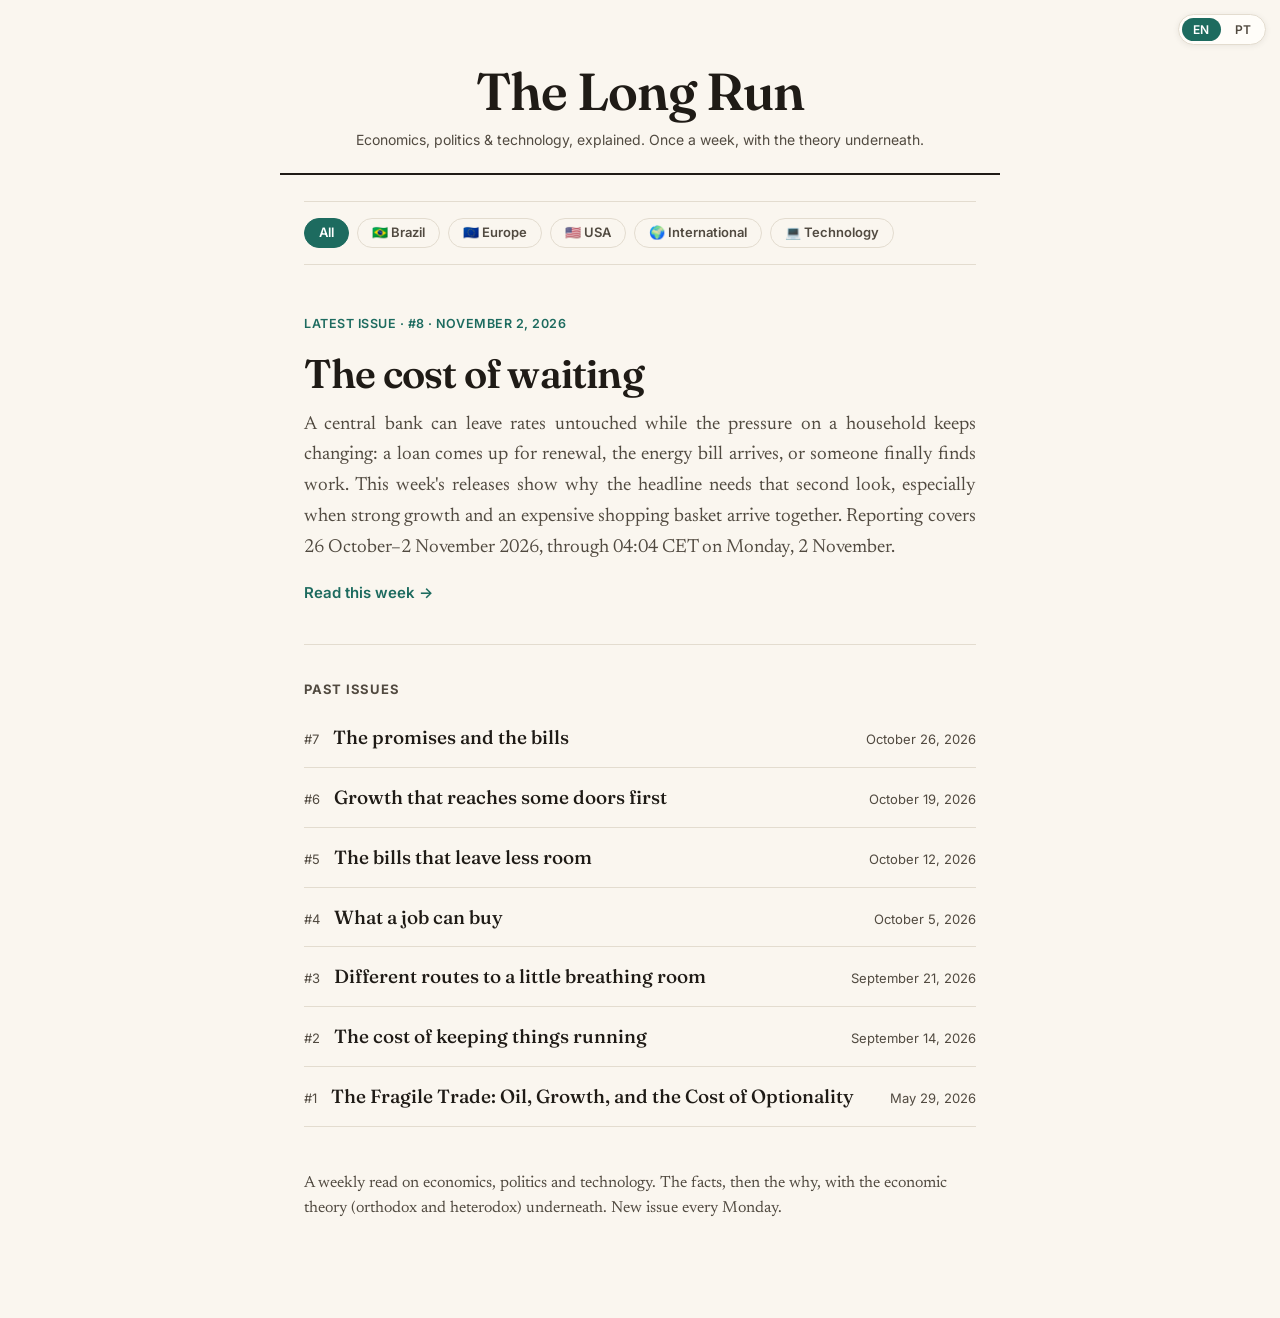
==== commit 055ba767: "Issue: week of 2026-11-02" ====
--- a/index.html
+++ b/index.html
@@ -22,12 +22,17 @@
   <main class="home-main">
     <nav class="pills" id="pills" aria-label="Filter by topic"><button class="pill active" data-cat="all"><span data-lang="en">All</span><span data-lang="pt">Tudo</span></button><button class="pill" data-cat="Brazil">🇧🇷 <span data-lang="en">Brazil</span><span data-lang="pt">Brasil</span></button><button class="pill" data-cat="Europe">🇪🇺 <span data-lang="en">Europe</span><span data-lang="pt">Europa</span></button><button class="pill" data-cat="USA">🇺🇸 <span data-lang="en">USA</span><span data-lang="pt">EUA</span></button><button class="pill" data-cat="International">🌍 <span data-lang="en">International</span><span data-lang="pt">Internacional</span></button><button class="pill" data-cat="Technology">💻 <span data-lang="en">Technology</span><span data-lang="pt">Tecnologia</span></button></nav>
     
-    <a class="feature" href="issues/2026-10-26.html" data-cats="Brazil Europe USA Technology">
-      <span class="feature-kicker"><span data-lang="en">Latest issue</span><span data-lang="pt">Última edição</span> · #7 · <span data-lang="en">October 26, 2026</span><span data-lang="pt">outubro 26, 2026</span></span>
-      <h2><span data-lang="en">The promises and the bills</span><span data-lang="pt">As promessas e as contas</span></h2>
-      <p><span data-lang="en">Brazil has chosen its president, while the week&#x27;s economic releases offer a reminder of the work that follows a victory: making everyday life more affordable without storing up another problem. From groceries to the money companies spend on future technology, the useful question is how a promise becomes something you can actually use. Reporting covers 19–26 October 2026, with a research cutoff of 11:20 CET on Monday, 26 October.</span><span data-lang="pt">O Brasil escolheu seu presidente, e os indicadores divulgados na semana ajudam a lembrar o trabalho que vem depois da vitória: fazer o dinheiro render mais sem criar outro problema adiante. Da compra do mês aos investimentos das empresas em novas tecnologias, vale acompanhar como uma promessa se transforma em algo que melhora a vida de fato. Esta edição cobre o período de 19 a 26 de outubro de 2026, com apuração encerrada às 11h20 de segunda-feira, dia 26, no horário da Europa Central (CET).</span></p>
+    <a class="feature" href="issues/2026-11-02.html" data-cats="Brazil Europe USA Technology">
+      <span class="feature-kicker"><span data-lang="en">Latest issue</span><span data-lang="pt">Última edição</span> · #8 · <span data-lang="en">November 2, 2026</span><span data-lang="pt">novembro 2, 2026</span></span>
+      <h2><span data-lang="en">The cost of waiting</span><span data-lang="pt">O custo da espera</span></h2>
+      <p><span data-lang="en">A central bank can leave rates untouched while the pressure on a household keeps changing: a loan comes up for renewal, the energy bill arrives, or someone finally finds work. This week&#x27;s releases show why the headline needs that second look, especially when strong growth and an expensive shopping basket arrive together. Reporting covers 26 October–2 November 2026, through 04:04 CET on Monday, 2 November.</span><span data-lang="pt">Um banco central pode manter os juros enquanto o aperto de uma família muda: chega a hora de renovar um empréstimo, vem a conta de energia ou alguém finalmente consegue trabalho. Os dados da semana ajudam a entender por que vale olhar além do número principal, sobretudo quando o crescimento da economia convive com compras caras. Esta edição cobre o período de 26 de outubro a 2 de novembro de 2026, com apuração até as 4h04 de segunda-feira, 2 de novembro, no horário da Europa Central (CET).</span></p>
       <span class="feature-go"><span data-lang="en">Read this week →</span><span data-lang="pt">Ler esta edição →</span></span>
     </a><section class="archive"><h3><span data-lang="en">Past issues</span><span data-lang="pt">Edições anteriores</span></h3>
+      <a class="archive-row" href="issues/2026-10-26.html" data-cats="Brazil Europe USA Technology">
+        <span class="arch-num">#7</span>
+        <span class="arch-title"><span data-lang="en">The promises and the bills</span><span data-lang="pt">As promessas e as contas</span></span>
+        <span class="arch-date"><span data-lang="en">October 26, 2026</span><span data-lang="pt">outubro 26, 2026</span></span>
+      </a>
       <a class="archive-row" href="issues/2026-10-19.html" data-cats="Brazil Europe USA International Technology">
         <span class="arch-num">#6</span>
         <span class="arch-title"><span data-lang="en">Growth that reaches some doors first</span><span data-lang="pt">O crescimento chega primeiro a algumas portas</span></span>
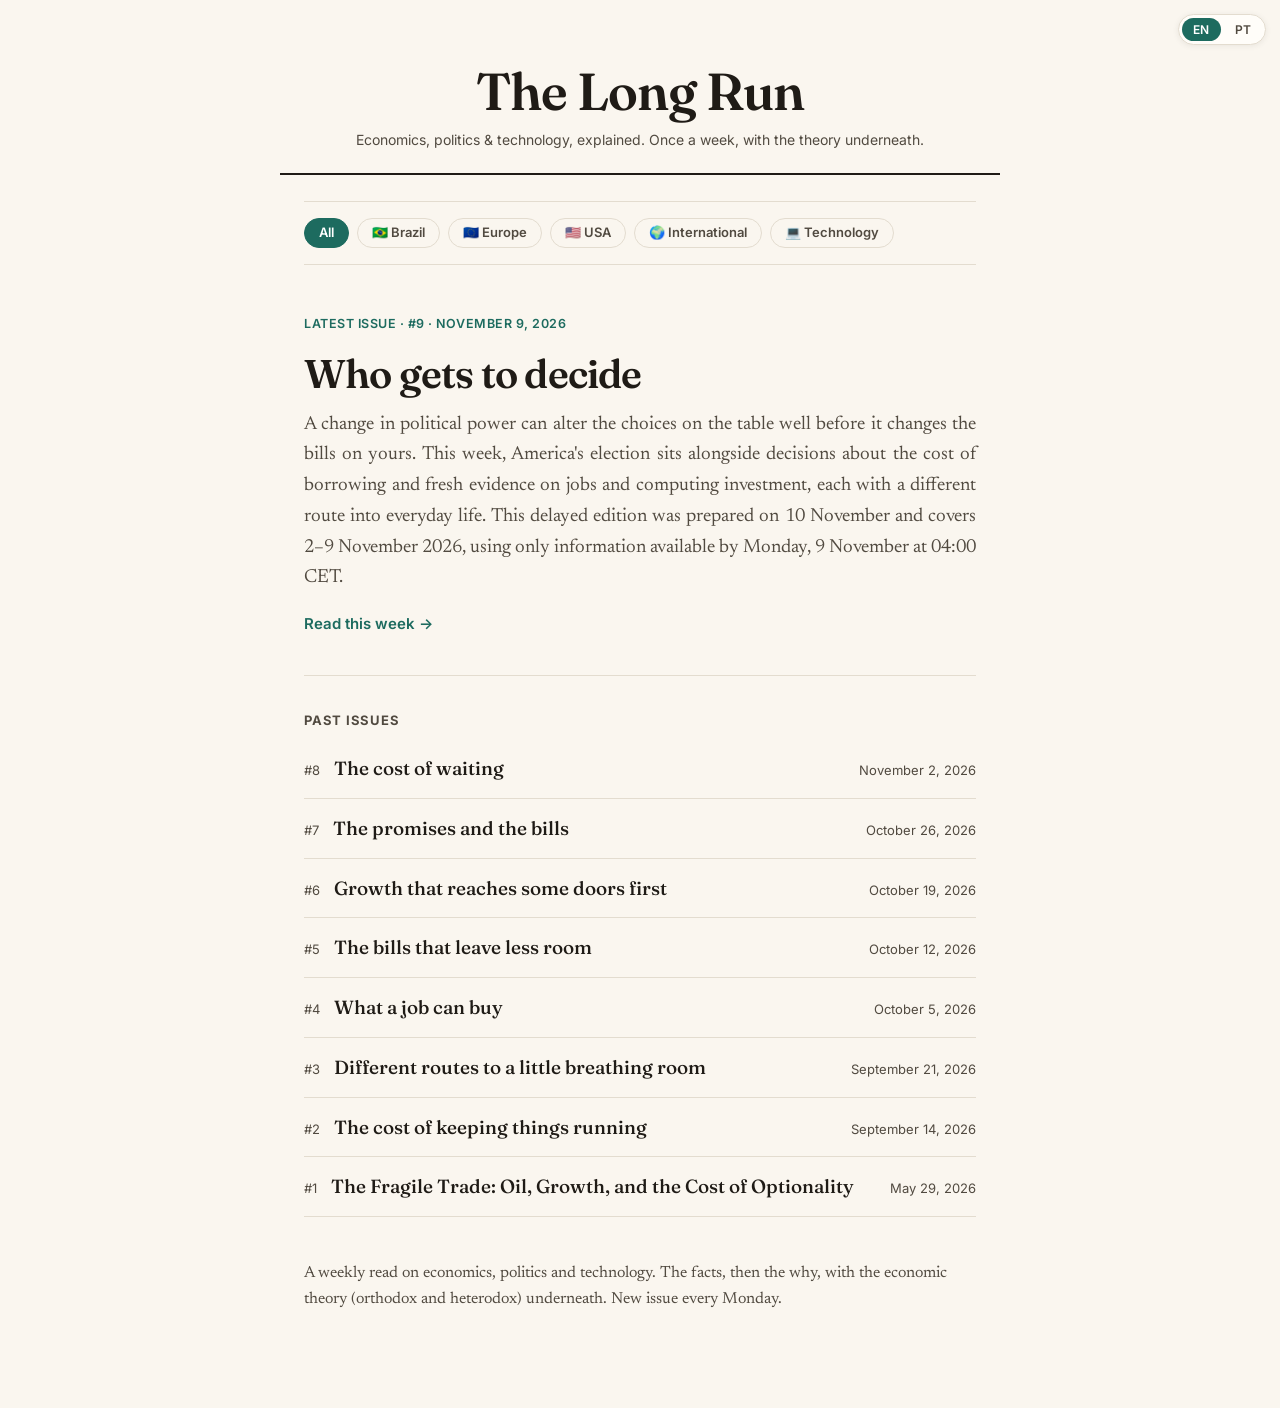
==== commit 3a81e336: "Issue: week of 2026-11-09" ====
--- a/index.html
+++ b/index.html
@@ -22,12 +22,17 @@
   <main class="home-main">
     <nav class="pills" id="pills" aria-label="Filter by topic"><button class="pill active" data-cat="all"><span data-lang="en">All</span><span data-lang="pt">Tudo</span></button><button class="pill" data-cat="Brazil">🇧🇷 <span data-lang="en">Brazil</span><span data-lang="pt">Brasil</span></button><button class="pill" data-cat="Europe">🇪🇺 <span data-lang="en">Europe</span><span data-lang="pt">Europa</span></button><button class="pill" data-cat="USA">🇺🇸 <span data-lang="en">USA</span><span data-lang="pt">EUA</span></button><button class="pill" data-cat="International">🌍 <span data-lang="en">International</span><span data-lang="pt">Internacional</span></button><button class="pill" data-cat="Technology">💻 <span data-lang="en">Technology</span><span data-lang="pt">Tecnologia</span></button></nav>
     
-    <a class="feature" href="issues/2026-11-02.html" data-cats="Brazil Europe USA Technology">
-      <span class="feature-kicker"><span data-lang="en">Latest issue</span><span data-lang="pt">Última edição</span> · #8 · <span data-lang="en">November 2, 2026</span><span data-lang="pt">novembro 2, 2026</span></span>
-      <h2><span data-lang="en">The cost of waiting</span><span data-lang="pt">O custo da espera</span></h2>
-      <p><span data-lang="en">A central bank can leave rates untouched while the pressure on a household keeps changing: a loan comes up for renewal, the energy bill arrives, or someone finally finds work. This week&#x27;s releases show why the headline needs that second look, especially when strong growth and an expensive shopping basket arrive together. Reporting covers 26 October–2 November 2026, through 04:04 CET on Monday, 2 November.</span><span data-lang="pt">Um banco central pode manter os juros enquanto o aperto de uma família muda: chega a hora de renovar um empréstimo, vem a conta de energia ou alguém finalmente consegue trabalho. Os dados da semana ajudam a entender por que vale olhar além do número principal, sobretudo quando o crescimento da economia convive com compras caras. Esta edição cobre o período de 26 de outubro a 2 de novembro de 2026, com apuração até as 4h04 de segunda-feira, 2 de novembro, no horário da Europa Central (CET).</span></p>
+    <a class="feature" href="issues/2026-11-09.html" data-cats="Brazil Europe USA Technology">
+      <span class="feature-kicker"><span data-lang="en">Latest issue</span><span data-lang="pt">Última edição</span> · #9 · <span data-lang="en">November 9, 2026</span><span data-lang="pt">novembro 9, 2026</span></span>
+      <h2><span data-lang="en">Who gets to decide</span><span data-lang="pt">Quem decide daqui para a frente</span></h2>
+      <p><span data-lang="en">A change in political power can alter the choices on the table well before it changes the bills on yours. This week, America&#x27;s election sits alongside decisions about the cost of borrowing and fresh evidence on jobs and computing investment, each with a different route into everyday life. This delayed edition was prepared on 10 November and covers 2–9 November 2026, using only information available by Monday, 9 November at 04:00 CET.</span><span data-lang="pt">Uma mudança de poder pode alterar as opções em discussão muito antes de mudar as contas da sua casa. Nesta semana, a eleição americana divide espaço com decisões sobre o custo do crédito e novos dados de emprego e investimento em computação, cada qual com um caminho diferente até a vida cotidiana. Preparada em 10 de novembro, esta edição atrasada cobre o período de 2 a 9 de novembro de 2026, usando apenas informações disponíveis até as 4h de segunda-feira, dia 9, no horário da Europa Central (CET).</span></p>
       <span class="feature-go"><span data-lang="en">Read this week →</span><span data-lang="pt">Ler esta edição →</span></span>
     </a><section class="archive"><h3><span data-lang="en">Past issues</span><span data-lang="pt">Edições anteriores</span></h3>
+      <a class="archive-row" href="issues/2026-11-02.html" data-cats="Brazil Europe USA Technology">
+        <span class="arch-num">#8</span>
+        <span class="arch-title"><span data-lang="en">The cost of waiting</span><span data-lang="pt">O custo da espera</span></span>
+        <span class="arch-date"><span data-lang="en">November 2, 2026</span><span data-lang="pt">novembro 2, 2026</span></span>
+      </a>
       <a class="archive-row" href="issues/2026-10-26.html" data-cats="Brazil Europe USA Technology">
         <span class="arch-num">#7</span>
         <span class="arch-title"><span data-lang="en">The promises and the bills</span><span data-lang="pt">As promessas e as contas</span></span>
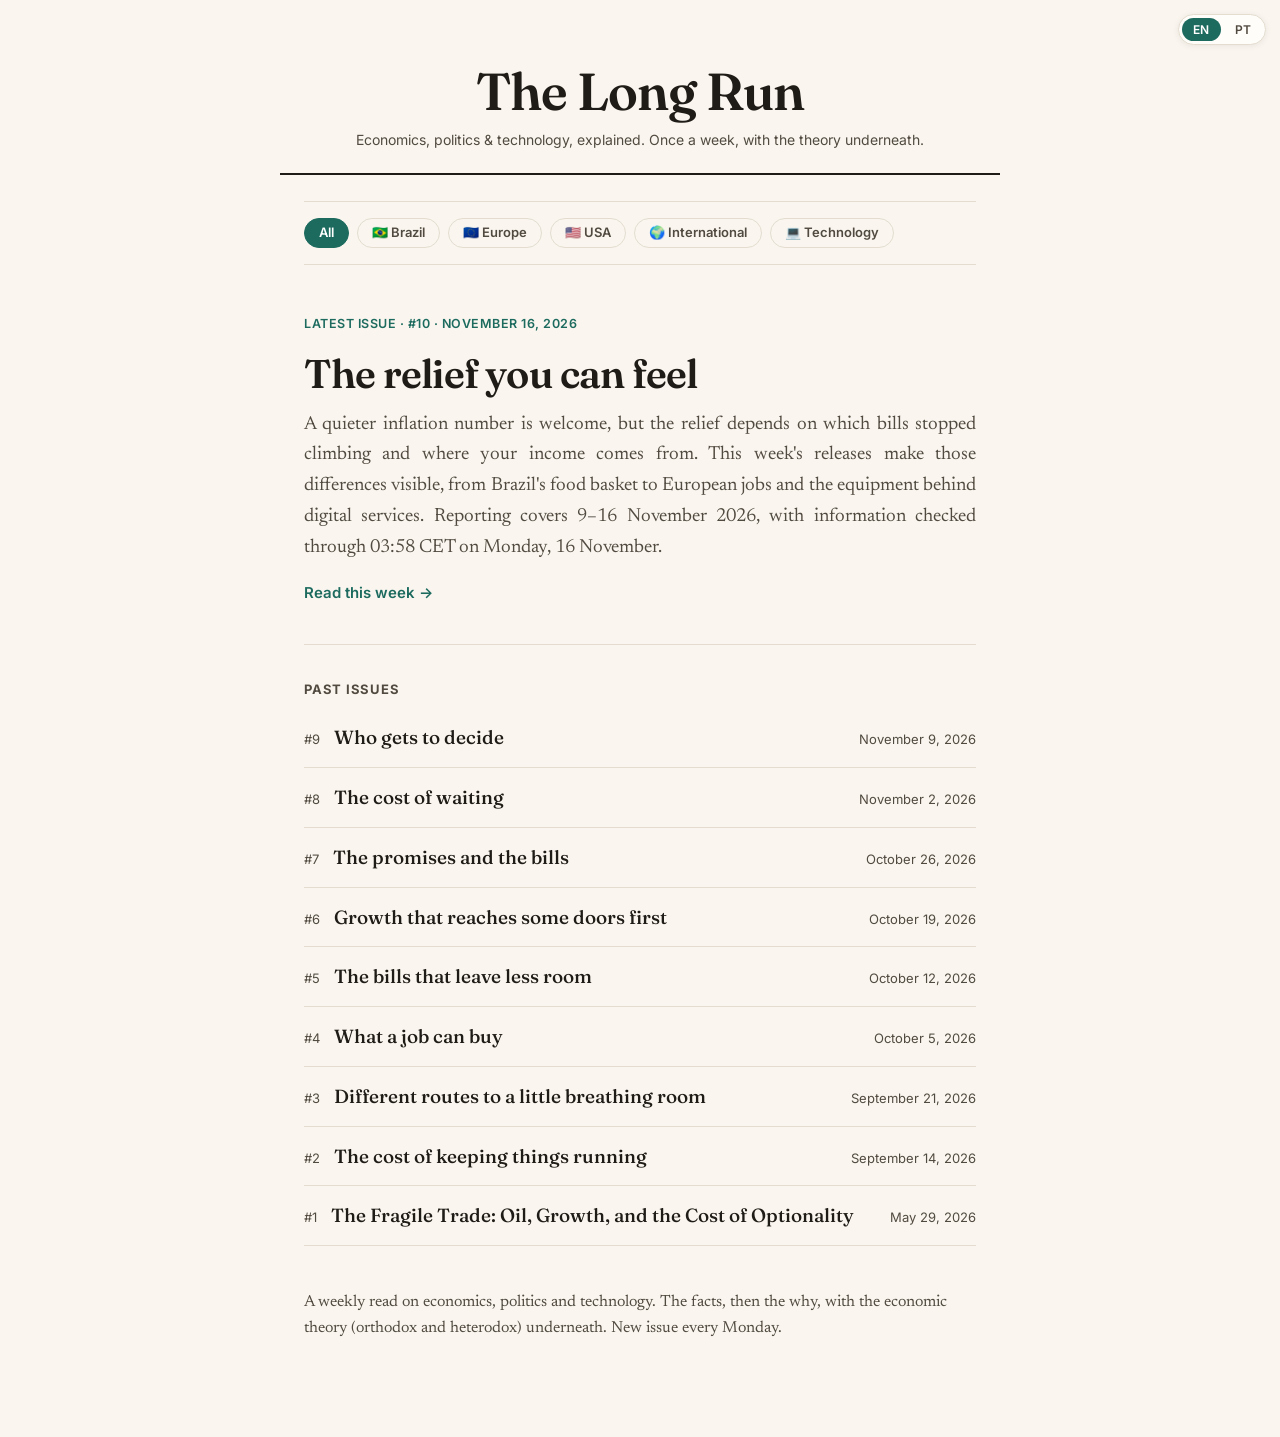
==== commit 4ae95163: "Issue: week of 2026-11-16" ====
--- a/index.html
+++ b/index.html
@@ -22,12 +22,17 @@
   <main class="home-main">
     <nav class="pills" id="pills" aria-label="Filter by topic"><button class="pill active" data-cat="all"><span data-lang="en">All</span><span data-lang="pt">Tudo</span></button><button class="pill" data-cat="Brazil">🇧🇷 <span data-lang="en">Brazil</span><span data-lang="pt">Brasil</span></button><button class="pill" data-cat="Europe">🇪🇺 <span data-lang="en">Europe</span><span data-lang="pt">Europa</span></button><button class="pill" data-cat="USA">🇺🇸 <span data-lang="en">USA</span><span data-lang="pt">EUA</span></button><button class="pill" data-cat="International">🌍 <span data-lang="en">International</span><span data-lang="pt">Internacional</span></button><button class="pill" data-cat="Technology">💻 <span data-lang="en">Technology</span><span data-lang="pt">Tecnologia</span></button></nav>
     
-    <a class="feature" href="issues/2026-11-09.html" data-cats="Brazil Europe USA Technology">
-      <span class="feature-kicker"><span data-lang="en">Latest issue</span><span data-lang="pt">Última edição</span> · #9 · <span data-lang="en">November 9, 2026</span><span data-lang="pt">novembro 9, 2026</span></span>
-      <h2><span data-lang="en">Who gets to decide</span><span data-lang="pt">Quem decide daqui para a frente</span></h2>
-      <p><span data-lang="en">A change in political power can alter the choices on the table well before it changes the bills on yours. This week, America&#x27;s election sits alongside decisions about the cost of borrowing and fresh evidence on jobs and computing investment, each with a different route into everyday life. This delayed edition was prepared on 10 November and covers 2–9 November 2026, using only information available by Monday, 9 November at 04:00 CET.</span><span data-lang="pt">Uma mudança de poder pode alterar as opções em discussão muito antes de mudar as contas da sua casa. Nesta semana, a eleição americana divide espaço com decisões sobre o custo do crédito e novos dados de emprego e investimento em computação, cada qual com um caminho diferente até a vida cotidiana. Preparada em 10 de novembro, esta edição atrasada cobre o período de 2 a 9 de novembro de 2026, usando apenas informações disponíveis até as 4h de segunda-feira, dia 9, no horário da Europa Central (CET).</span></p>
+    <a class="feature" href="issues/2026-11-16.html" data-cats="Brazil Europe USA Technology">
+      <span class="feature-kicker"><span data-lang="en">Latest issue</span><span data-lang="pt">Última edição</span> · #10 · <span data-lang="en">November 16, 2026</span><span data-lang="pt">novembro 16, 2026</span></span>
+      <h2><span data-lang="en">The relief you can feel</span><span data-lang="pt">O alívio que chega ao bolso</span></h2>
+      <p><span data-lang="en">A quieter inflation number is welcome, but the relief depends on which bills stopped climbing and where your income comes from. This week&#x27;s releases make those differences visible, from Brazil&#x27;s food basket to European jobs and the equipment behind digital services. Reporting covers 9–16 November 2026, with information checked through 03:58 CET on Monday, 16 November.</span><span data-lang="pt">Uma inflação mais baixa é bem-vinda, mas o alívio depende de quais contas pararam de subir e de onde vem a sua renda. Os dados da semana ajudam a enxergar essas diferenças, da alimentação no Brasil aos empregos europeus e aos equipamentos por trás dos serviços digitais. Esta edição cobre o período de 9 a 16 de novembro de 2026, com informações verificadas até as 3h58 de segunda-feira, dia 16, no horário da Europa Central (CET).</span></p>
       <span class="feature-go"><span data-lang="en">Read this week →</span><span data-lang="pt">Ler esta edição →</span></span>
     </a><section class="archive"><h3><span data-lang="en">Past issues</span><span data-lang="pt">Edições anteriores</span></h3>
+      <a class="archive-row" href="issues/2026-11-09.html" data-cats="Brazil Europe USA Technology">
+        <span class="arch-num">#9</span>
+        <span class="arch-title"><span data-lang="en">Who gets to decide</span><span data-lang="pt">Quem decide daqui para a frente</span></span>
+        <span class="arch-date"><span data-lang="en">November 9, 2026</span><span data-lang="pt">novembro 9, 2026</span></span>
+      </a>
       <a class="archive-row" href="issues/2026-11-02.html" data-cats="Brazil Europe USA Technology">
         <span class="arch-num">#8</span>
         <span class="arch-title"><span data-lang="en">The cost of waiting</span><span data-lang="pt">O custo da espera</span></span>
